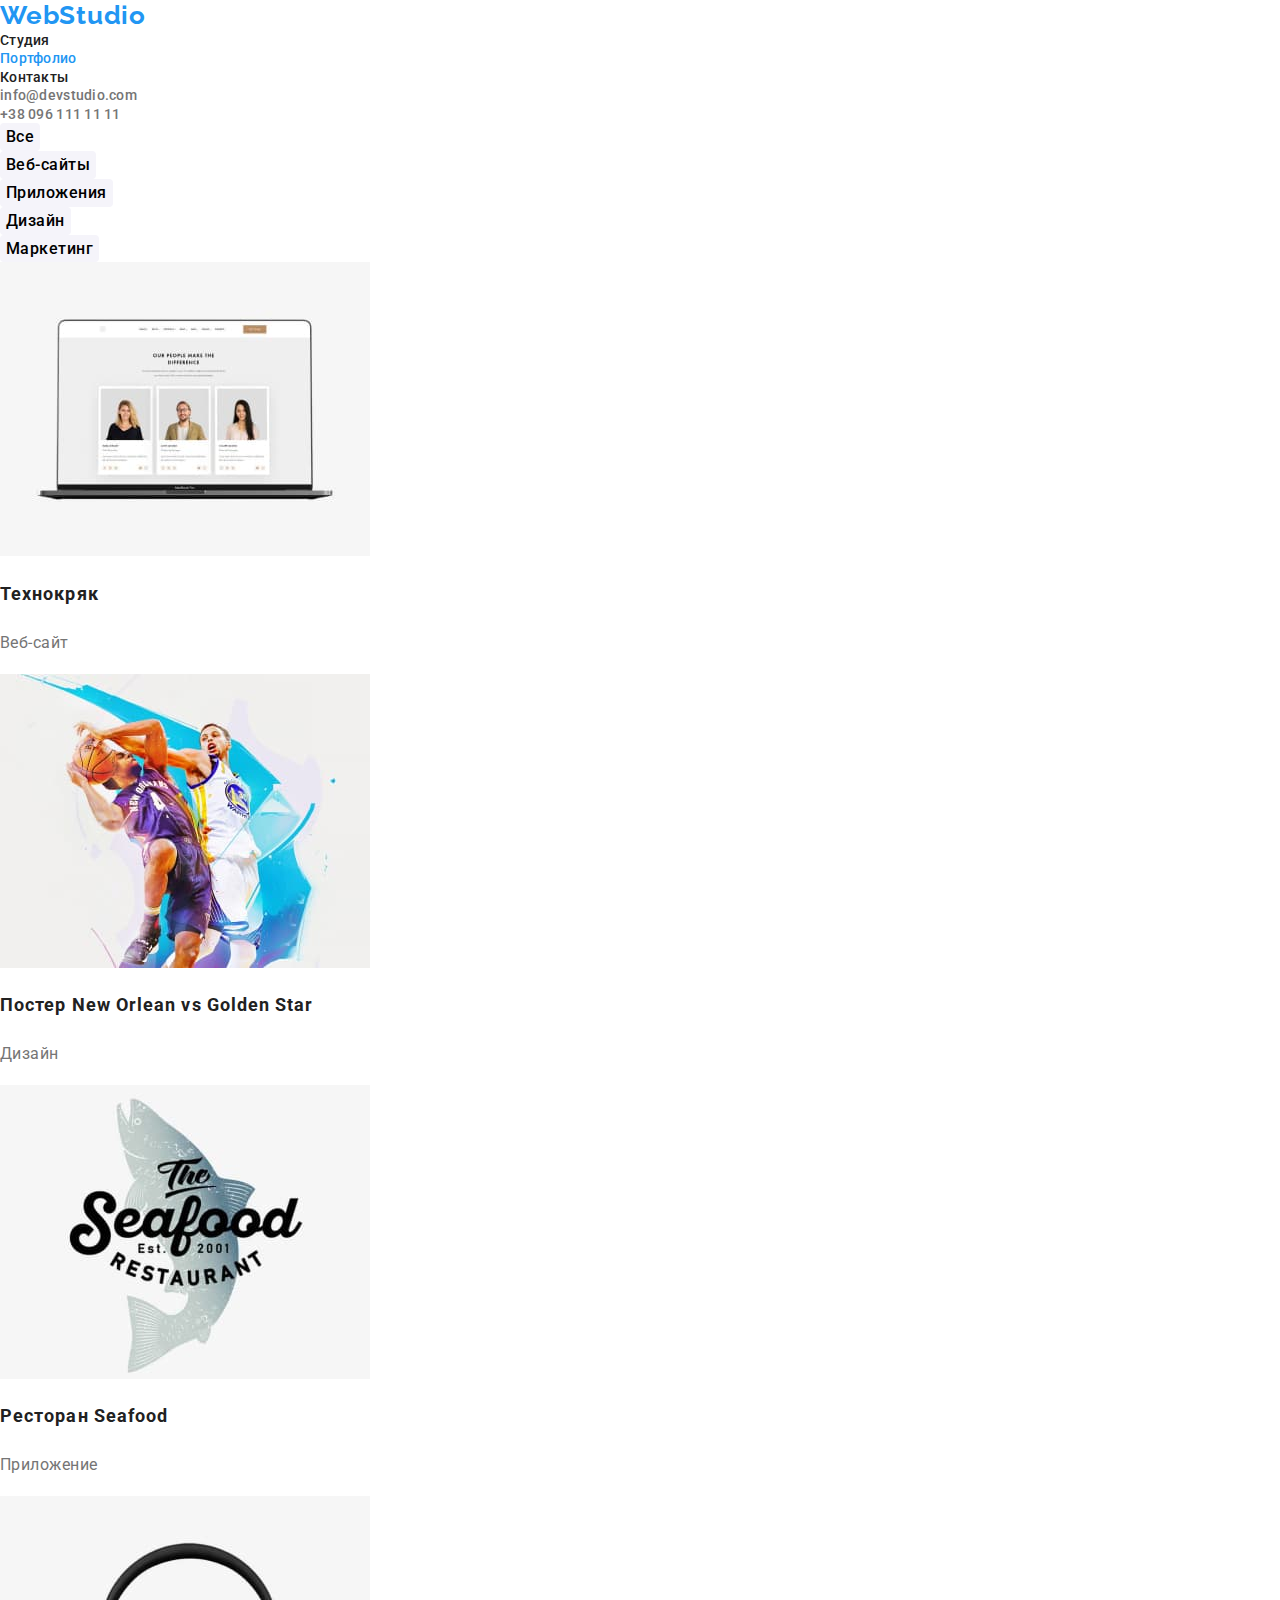
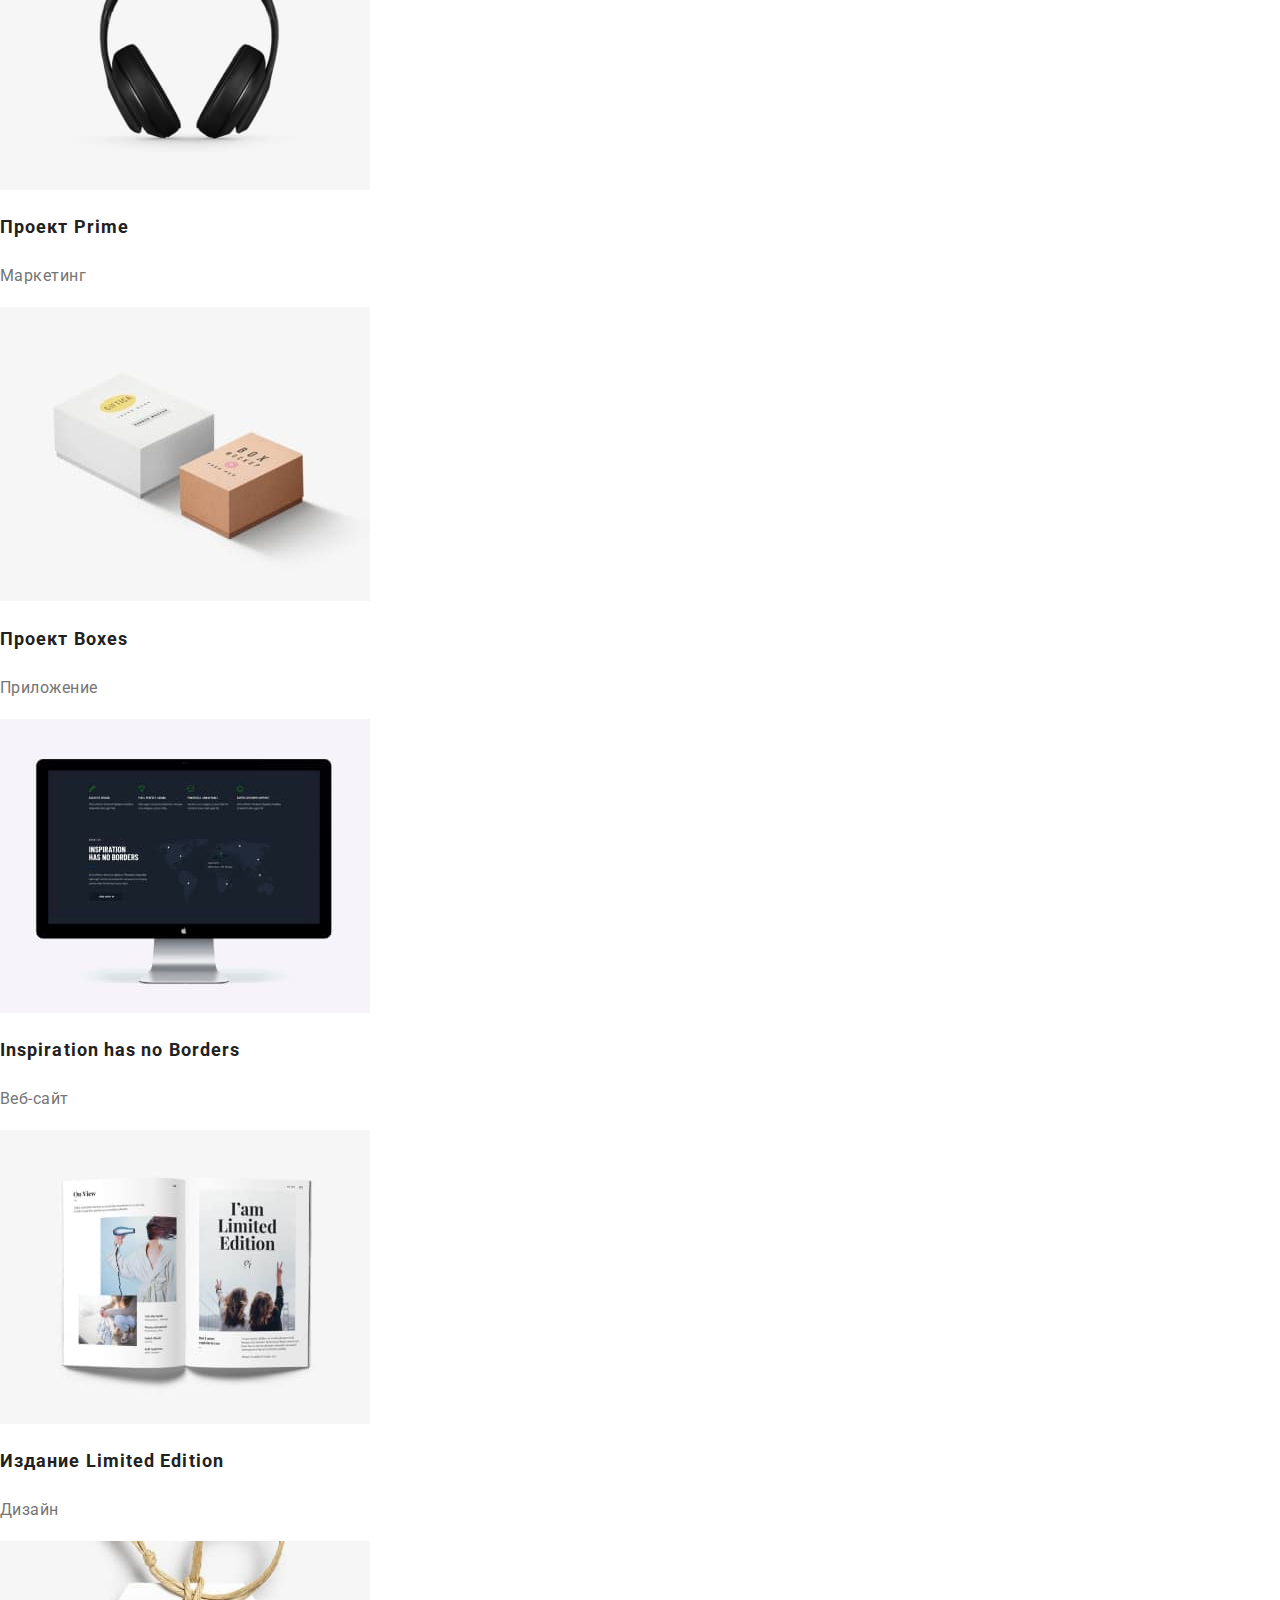
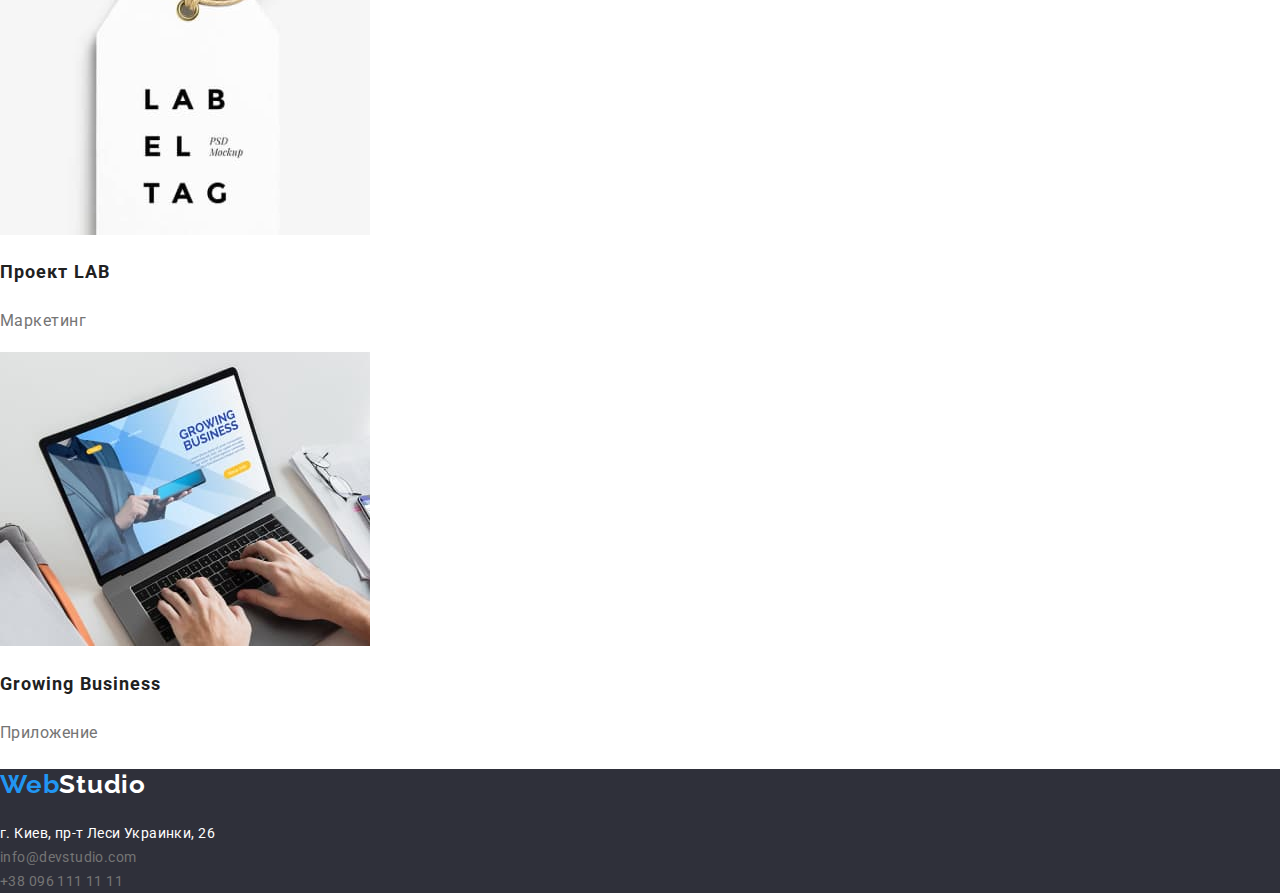
==== portfolio.html @ 10989d40 "Копія роботи з hw-02" ====
<!DOCTYPE html>
<html lang="en">
<head>
    <meta charset="UTF-8">
    <meta http-equiv="X-UA-Compatible" content="IE=edge">
    <meta name="viewport" content="width=device-width, initial-scale=1.0">
    <title>portfolio</title>
        <!-- Підключення стилів для нормалізації для всіх браузерів -->
    <link rel="stylesheet" href="https://cdnjs.cloudflare.com/ajax/libs/modern-normalize/1.1.0/modern-normalize.min.css">
        <!-- Підключення шрифтів -->
    <link rel="preconnect" href="https://fonts.googleapis.com">
    <link rel="preconnect" href="https://fonts.gstatic.com" crossorigin>
    <link href="https://fonts.googleapis.com/css2?family=Raleway:wght@700&family=Roboto:wght@400;500;700;900&display=swap"
        rel="stylesheet">
        <!-- Підключення стилів  -->
    <link rel="stylesheet" href="./css/style.css">
</head>
<body>

    <header>
        <a href="./index.html" class="logo"><span class="header-logo-decor">Web</span>Studio</a>
        <nav class="nav">
            <ul>
                <li><a href="./index.html" class="nav-link">Студия</a></li>
                <li><a href="./portfolio.html" class="nav-link nav-link-active">Портфолио</a></li>
                <li><a href="#" class="nav-link">Контакты</a></li>
            </ul>
        </nav>
        
        <ul class="contacts">
            <li><a href="mailto:info@devstudio.com" class="contacts-contact">info@devstudio.com</a></li>
            <li><a href="tel:+380961111111" class="contacts-contact">+38 096 111 11 11</a></li>
        </ul>
    </header>

<main>
    <section class="portfolio-content">
        <div class="buttons">
            <ul>
                <li><button type="button" class="buttons-button">Все</button></li>
                <li><button type="button" class="buttons-button">Веб-сайты</button></li>
                <li><button type="button" class="buttons-button">Приложения</button></li>
                <li><button type="button" class="buttons-button">Дизайн</button></li>
                <li><button type="button" class="buttons-button">Маркетинг</button></li>
            </ul>
        </div>
        
        <div class="exemples">
            <h1 class="none">Приклади робіт</h1>
            <ul>
                <li>
                    <img src="./images/portfolio/tehnocryk (1).jpg" alt="картинка ноутбука з розробленим сайтом" width="370">
                    <h2 class="exemples-title">Технокряк</h2>
                    <p class="exempel-type">Веб-сайт</p>
                </li>
        
                <li>
                    <img src="./images/portfolio/poster (1).jpg" alt="картинка гравців в баскетбол" width="370">
                    <h2 class="exemples-title">Постер New Orlean vs Golden Star</h2>
                    <p class="exempel-type">Дизайн</p>
                </li>
        
                <li>
                    <img src="./images/portfolio/restaurant (1).jpg" alt="зображення логотипу ресторану" width="370">
                    <h2 class="exemples-title">Ресторан Seafood</h2>
                    <p class="exempel-type">Приложение</p>
                </li>
                <li>
                    <img src="./images/portfolio/projec-prime (1).jpg" alt="зображення навушників" width="370">
                    <h2 class="exemples-title">Проект Prime</h2>
                    <p class="exempel-type">Маркетинг</p>
                </li>
                <li>
                    <img src="./images/portfolio/boxes (1).jpg" alt="зображення картонних коробок" width="370">
                    <h2 class="exemples-title">Проект Boxes</h2>
                    <p class="exempel-type">Приложение</p>
                </li>
                <li>
                    <img src="./images/portfolio/borders (1).jpg" alt="зображення монітору" width="370">
                    <h2 class="exemples-title">Inspiration has no Borders</h2>
                    <p class="exempel-type">Веб-сайт</p>
                </li>
                <li>
                    <img src="./images/portfolio/limited-idition (1).jpg" alt="зображення книги" width="370">
                    <h2 class="exemples-title">Издание Limited Edition</h2>
                    <p class="exempel-type">Дизайн</p>
                </li>
                <li>
                    <img src="./images/portfolio/lab (1).jpg" alt="зображення ярлика" width="370">
                    <h2 class="exemples-title">Проект LAB</h2>
                    <p class="exempel-type">Маркетинг</p>
                </li>
                <li>
                    <img src="./images/portfolio/growing-business (1).jpg" alt="зображення ноутбука з додатком" width="370">
                    <h2 class="exemples-title">Growing Business</h2>
                    <p class="exempel-type">Приложение</p>
                </li>
            </ul>
        
        </div>
    </section>
    
</main>

<footer>
<h2 class="footer-logo"><span class="footer-logo-decor">Web</span>Studio</h2>
    <address class="address">
        <ul>
            <li><a href="#" class="address-post">г. Киев, пр-т Леси Украинки, 26</a></li>
            <li><a href="mailto:info@devstudio.com" class="address-email">info@devstudio.com</a></li>
            <li><a href="tel:+380961111111" class="address-tel">+38 096 111 11 11</a></li>
        </ul>
    </address>
</footer>

</body>
</html>
---- css/style.css ----
/* Загальні налуштування для всієї сторінки */
:root {
  --text-color: #212121;
  --hover-color: #2196f3;
  --second-color: #757575;
  --background-color: #2f303a;
  --wait: #ffffff;
  --buttom-color: #f5f4fa;
}

ul {
  padding: 0;
  margin: 0px;
}

li {
  list-style-type: none;
}

body {
  font-family: Roboto;
  color: var(--text-color);
}

/* header */

.logo {
  text-decoration: none;
  font-family: Raleway;
  font-size: 26px;
  font-weight: 700;
  line-height: 1.19;
  letter-spacing: 0.03em;
  color: var(--text-color);
}

.header-logo-decor {
  color: var(--hover-color);
}

.logo:hover,
:focus {
  color: var(--hover-color);
}

.nav-link {
  text-decoration: none;
  font-weight: 500;
  font-size: 14px;
  line-height: 1.14;
  color: var(--text-color);
  letter-spacing: 0.02em;
}

.nav-link:hover,
:focus {
  color: var(--hover-color);
}

.nav-link-active {
  color: var(--hover-color);
}

.contacts-contact {
  text-decoration: none;
  font-weight: 500;
  font-size: 14px;
  line-height: 1.14;
  color: var(--second-color);
  letter-spacing: 0.02em;
}

.contacts-contact:hover {
  color: var(--hover-color);
}

.contacts-contact:focus {
  color: var(--hover-color);
}

/* section baner */
.baner-title {
  color: var(--wait);
  background-color: var(--background-color);
  font-weight: 900;
  font-size: 44px;
  line-height: 1.36;
  letter-spacing: 0.06em;
  text-transform: uppercase;
}

.baner {
  background-color: var(--background-color);
}

.baner-button {
  font-family: roboto;
  background-color: var(--hover-color);
  color: var(--wait);
  width: 200px;
  height: 50px;
  box-shadow: 0px 4px 4px rgba(0, 0, 0, 0.15);
  border-radius: 4px;
  cursor: pointer;
}

.baner-button:hover,
:focus {
  color: var(--second-color);
}

/* section skills */

/* ЗГОДОМ ТРЕБА ЗАМІНИТИ!!!! */
.none {
  display: none;
}

.skills-title {
  margin-bottom: 10px;
  font-weight: 700;
  font-size: 14px;
  line-height: 1.14;
  color: var(--text-color-color);
  letter-spacing: 0.03em;
  text-transform: uppercase;
}

.skills-text {
  margin-top: 0px;
  font-weight: normal;
  font-size: 14px;
  line-height: 1.71;
  letter-spacing: 0.03em;
  color: var(--second-color);
}

/* section what-we-do */
.what-we-do-title {
  font-weight: 700;
  font-size: 36px;
  line-height: 1.16;
  letter-spacing: 0.03em;
}

/* section we */
.we-title {
  font-weight: 700;
  font-size: 36px;
  line-height: 1.16;
  letter-spacing: 0.03em;
}

.we-img {
  margin-bottom: 30px;
}

.we-name {
  margin-top: 0;
  margin-bottom: 10px;
  font-weight: 500;
  font-size: 16px;
  line-height: 1.18;
  letter-spacing: 0.03em;
  color: var(--text-color);
}

.we-proffesion {
  margin-top: 0;
  font-size: 16px;
  line-height: 1.18;
  letter-spacing: 0.03em;
  color: var(--second-color);
}

/* footer для всіх сторінок*/
footer {
  background-color: var(--background-color);
}
.footer-logo {
  color: var(--wait);
  font-family: Raleway;
  font-weight: 700;
  font-size: 26px;
  line-height: 1.19;
  letter-spacing: 0.03em;
}

.footer-logo-decor {
  color: var(--hover-color);
}

.address-post {
  font-style: normal;
  text-decoration: none;
  font-size: 14px;
  line-height: 1.71;
  letter-spacing: 0.03em;
  color: var(--wait);
}

.address-email,
.address-tel {
  font-style: normal;
  text-decoration: none;
  font-weight: normal;
  font-size: 14px;
  line-height: 1.71;
  letter-spacing: 0.03em;
  color: var(--second-color);
}

.address-email:hover,
.address-tel:hover,
.address-post:hover {
  color: var(--hover-color);
}

.address-email:focus,
.address-tel:focus,
.address-post:focus {
  color: var(--hover-color);
}

/* СТОРІНКА PORTFOLIO */

/* section buttons */
.buttons-button {
  border: 0;
  background-color: var(--buttom-color);
  border-radius: 4px;
  cursor: pointer;
  font-weight: 500;
  font-size: 16px;
  line-height: 1.62;
  letter-spacing: 0.03em;
}

.buttons-button:hover,
:focus {
  background-color: var(--hover-color);
  color: var(--wait);
}

/* section exemples*/
.exemples-title {
  font-weight: 700;
  font-size: 18px;
  line-height: 2;
  letter-spacing: 0.06em;
  color: var(--text-color);
}

.exempel-type {
  font-size: 16px;
  line-height: 1.87;
  letter-spacing: 0.03em;
  color: var(--second-color);
}
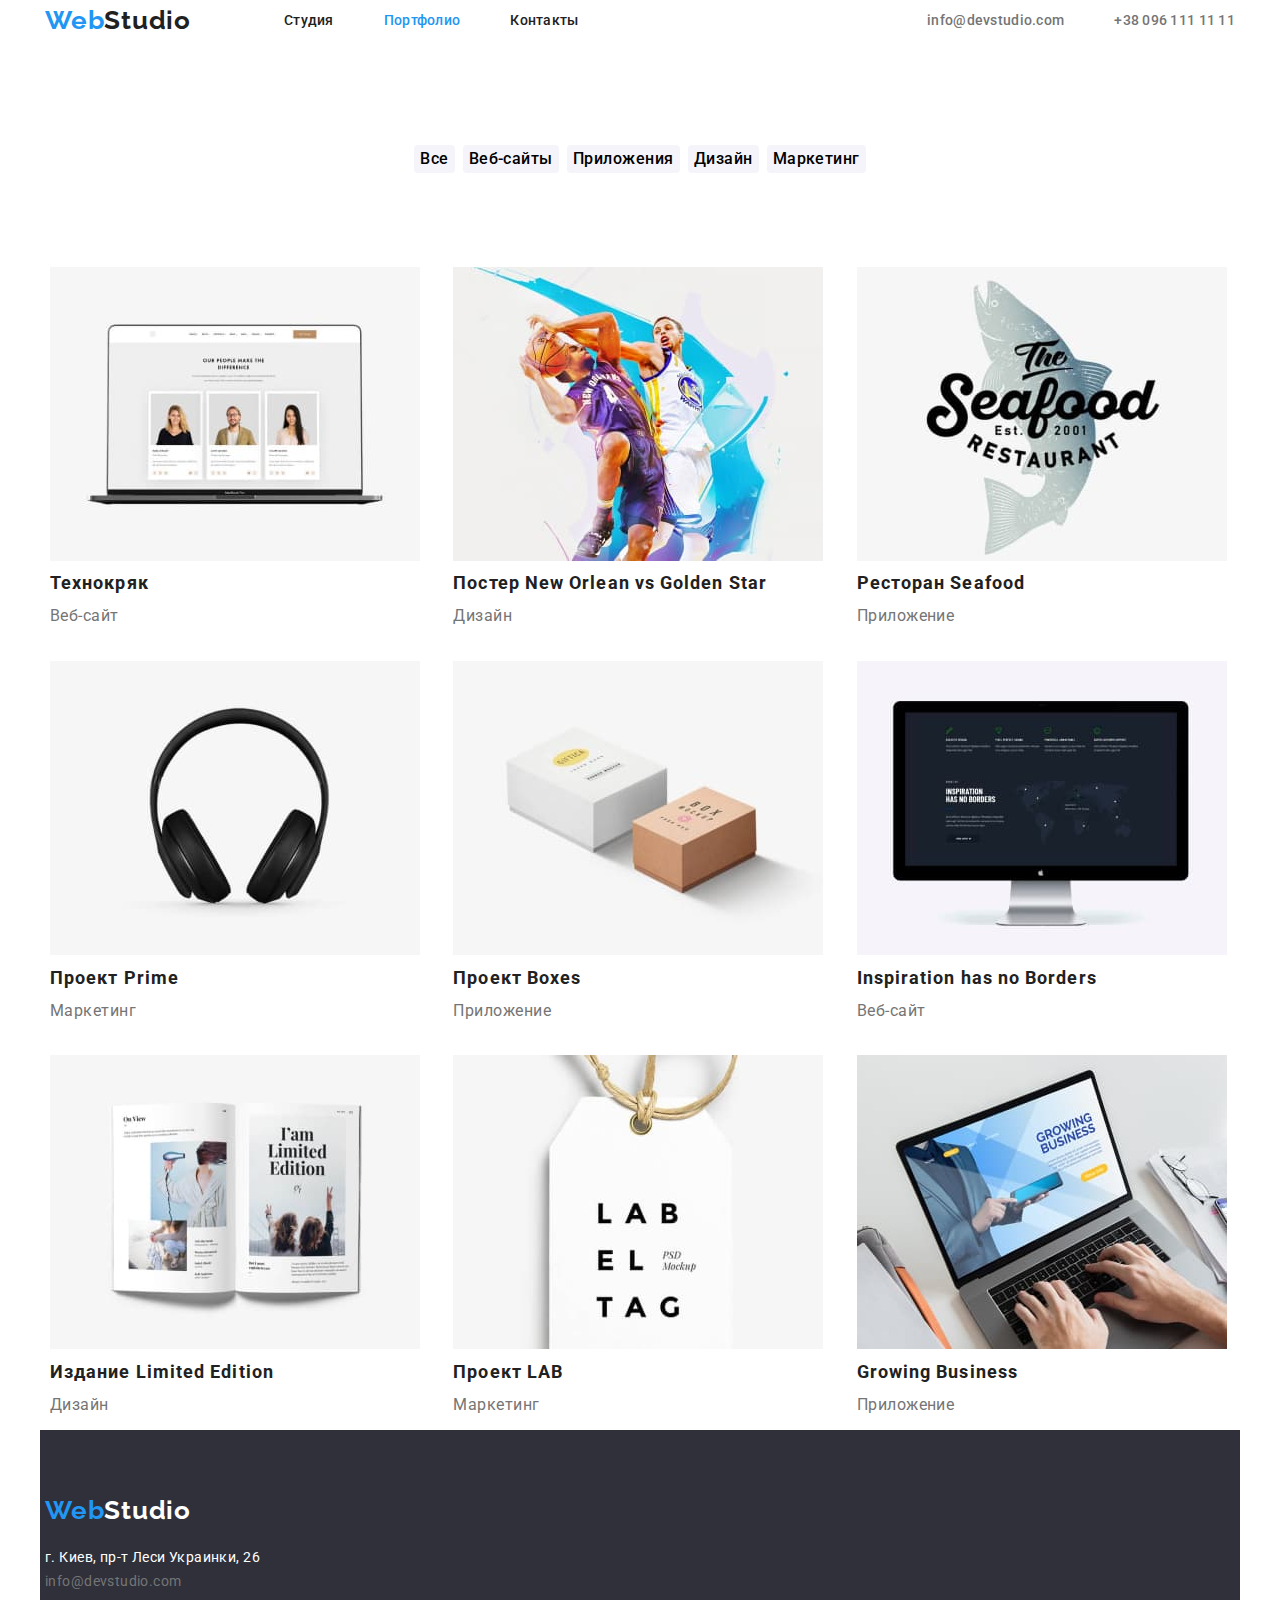
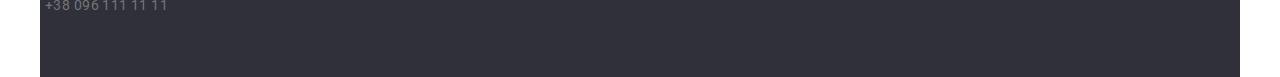
==== commit 9fecfacc: "Блочна модель" ====
--- a/portfolio.html
+++ b/portfolio.html
@@ -15,103 +15,118 @@
         <!-- Підключення стилів  -->
     <link rel="stylesheet" href="./css/style.css">
 </head>
-<body>
+    <body>
 
-    <header>
-        <a href="./index.html" class="logo"><span class="header-logo-decor">Web</span>Studio</a>
-        <nav class="nav">
-            <ul>
-                <li><a href="./index.html" class="nav-link">Студия</a></li>
-                <li><a href="./portfolio.html" class="nav-link nav-link-active">Портфолио</a></li>
-                <li><a href="#" class="nav-link">Контакты</a></li>
-            </ul>
-        </nav>
+        <header>
+            <div class="conteiner-nav conteiner">
         
-        <ul class="contacts">
-            <li><a href="mailto:info@devstudio.com" class="contacts-contact">info@devstudio.com</a></li>
-            <li><a href="tel:+380961111111" class="contacts-contact">+38 096 111 11 11</a></li>
-        </ul>
-    </header>
+                <a href="./index.html" class="logo"><span class="header-logo-decor">Web</span>Studio</a>
+        
+                <nav class="nav">
+                    <ul class="nav-list">
+                        <li class="nav-list-item"><a href="./index.html" class="nav-link">Студия</a></li>
+                        <li class="nav-list-item"><a href="./portfolio.html" class="nav-link nav-link-active">Портфолио</a></li>
+                        <li class="nav-list-item"><a href="#" class="nav-link">Контакты</a></li>
+                    </ul>
+                </nav>
+        
+                <ul class="contacts">
+                    <li class="item"><a href="mailto:info@devstudio.com" class="contacts-contact">info@devstudio.com</a></li>
+                    <li class="item"><a href="tel:+380961111111" class="contacts-contact">+38 096 111 11 11</a></li>
+                </ul>
+        
+            </div>
+        </header>
 
-<main>
-    <section class="portfolio-content">
-        <div class="buttons">
-            <ul>
-                <li><button type="button" class="buttons-button">Все</button></li>
-                <li><button type="button" class="buttons-button">Веб-сайты</button></li>
-                <li><button type="button" class="buttons-button">Приложения</button></li>
-                <li><button type="button" class="buttons-button">Дизайн</button></li>
-                <li><button type="button" class="buttons-button">Маркетинг</button></li>
-            </ul>
-        </div>
+        <main class="conteiner">
+        <section class="portfolio-content conteiner">
+            <div class="buttons">
+                <ul class="buttons-list">
+                    <li class="button-item"><button type="button" class="buttons-button">Все</button></li>
+                    <li class="button-item"><button type="button" class="buttons-button">Веб-сайты</button></li>
+                    <li class="button-item"><button type="button" class="buttons-button">Приложения</button></li>
+                    <li class="button-item"><button type="button" class="buttons-button">Дизайн</button></li>
+                    <li class="button-item"><button type="button" class="buttons-button">Маркетинг</button></li>
+                </ul>
+            </div>
+            
+            <div class="exemples">
+                <h1 class="none">Приклади робіт</h1>
+                <ul class="exemples-list">
+                    
+                    <li class="exemples-item">
+                        <img src="./images/portfolio/tehnocryk (1).jpg" alt="картинка ноутбука з розробленим сайтом" width="370">
+                        <h2 class="exemples-title">Технокряк</h2>
+                        <p class="exempel-type">Веб-сайт</p>
+                    </li>
+            
+                    <li class="exemples-item">
+                        <img src="./images/portfolio/poster (1).jpg" alt="картинка гравців в баскетбол" width="370">
+                        <h2 class="exemples-title">Постер New Orlean vs Golden Star</h2>
+                        <p class="exempel-type">Дизайн</p>
+                    </li>
+            
+                    <li class="exemples-item">
+                        <img src="./images/portfolio/restaurant (1).jpg" alt="зображення логотипу ресторану" width="370">
+                        <h2 class="exemples-title">Ресторан Seafood</h2>
+                        <p class="exempel-type">Приложение</p>
+                    </li>
+
+                    <li class="exemples-item">
+                        <img src="./images/portfolio/projec-prime (1).jpg" alt="зображення навушників" width="370">
+                        <h2 class="exemples-title">Проект Prime</h2>
+                        <p class="exempel-type">Маркетинг</p>
+                    </li>
+
+                    <li class="exemples-item">
+                        <img src="./images/portfolio/boxes (1).jpg" alt="зображення картонних коробок" width="370">
+                        <h2 class="exemples-title">Проект Boxes</h2>
+                        <p class="exempel-type">Приложение</p>
+                    </li>
+                    
+                    <li class="exemples-item">
+                        <img src="./images/portfolio/borders (1).jpg" alt="зображення монітору" width="370">
+                        <h2 class="exemples-title">Inspiration has no Borders</h2>
+                        <p class="exempel-type">Веб-сайт</p>
+                    </li>
+
+                    <li class="exemples-item">
+                        <img src="./images/portfolio/limited-idition (1).jpg" alt="зображення книги" width="370">
+                        <h2 class="exemples-title">Издание Limited Edition</h2>
+                        <p class="exempel-type">Дизайн</p>
+                    </li>
+
+                    <li class="exemples-item">
+                        <img src="./images/portfolio/lab (1).jpg" alt="зображення ярлика" width="370">
+                        <h2 class="exemples-title">Проект LAB</h2>
+                        <p class="exempel-type">Маркетинг</p>
+                    </li>
+
+                    <li class="exemples-item">
+                        <img src="./images/portfolio/growing-business (1).jpg" alt="зображення ноутбука з додатком" width="370">
+                        <h2 class="exemples-title">Growing Business</h2>
+                        <p class="exempel-type">Приложение</p>
+                    </li>
+
+                </ul>
+            
+            </div>
+        </section>
         
-        <div class="exemples">
-            <h1 class="none">Приклади робіт</h1>
-            <ul>
-                <li>
-                    <img src="./images/portfolio/tehnocryk (1).jpg" alt="картинка ноутбука з розробленим сайтом" width="370">
-                    <h2 class="exemples-title">Технокряк</h2>
-                    <p class="exempel-type">Веб-сайт</p>
-                </li>
-        
-                <li>
-                    <img src="./images/portfolio/poster (1).jpg" alt="картинка гравців в баскетбол" width="370">
-                    <h2 class="exemples-title">Постер New Orlean vs Golden Star</h2>
-                    <p class="exempel-type">Дизайн</p>
-                </li>
-        
-                <li>
-                    <img src="./images/portfolio/restaurant (1).jpg" alt="зображення логотипу ресторану" width="370">
-                    <h2 class="exemples-title">Ресторан Seafood</h2>
-                    <p class="exempel-type">Приложение</p>
-                </li>
-                <li>
-                    <img src="./images/portfolio/projec-prime (1).jpg" alt="зображення навушників" width="370">
-                    <h2 class="exemples-title">Проект Prime</h2>
-                    <p class="exempel-type">Маркетинг</p>
-                </li>
-                <li>
-                    <img src="./images/portfolio/boxes (1).jpg" alt="зображення картонних коробок" width="370">
-                    <h2 class="exemples-title">Проект Boxes</h2>
-                    <p class="exempel-type">Приложение</p>
-                </li>
-                <li>
-                    <img src="./images/portfolio/borders (1).jpg" alt="зображення монітору" width="370">
-                    <h2 class="exemples-title">Inspiration has no Borders</h2>
-                    <p class="exempel-type">Веб-сайт</p>
-                </li>
-                <li>
-                    <img src="./images/portfolio/limited-idition (1).jpg" alt="зображення книги" width="370">
-                    <h2 class="exemples-title">Издание Limited Edition</h2>
-                    <p class="exempel-type">Дизайн</p>
-                </li>
-                <li>
-                    <img src="./images/portfolio/lab (1).jpg" alt="зображення ярлика" width="370">
-                    <h2 class="exemples-title">Проект LAB</h2>
-                    <p class="exempel-type">Маркетинг</p>
-                </li>
-                <li>
-                    <img src="./images/portfolio/growing-business (1).jpg" alt="зображення ноутбука з додатком" width="370">
-                    <h2 class="exemples-title">Growing Business</h2>
-                    <p class="exempel-type">Приложение</p>
-                </li>
-            </ul>
-        
-        </div>
-    </section>
-    
-</main>
+        </main>
 
-<footer>
-<h2 class="footer-logo"><span class="footer-logo-decor">Web</span>Studio</h2>
-    <address class="address">
-        <ul>
-            <li><a href="#" class="address-post">г. Киев, пр-т Леси Украинки, 26</a></li>
-            <li><a href="mailto:info@devstudio.com" class="address-email">info@devstudio.com</a></li>
-            <li><a href="tel:+380961111111" class="address-tel">+38 096 111 11 11</a></li>
-        </ul>
-    </address>
-</footer>
+        <footer>
+            <div class="footer conteiner">
+                <h2 class="footer-logo"><span class="footer-logo-decor">Web</span>Studio</h2>
+                <address class="address">
+                    <ul>
+                        <li><a href="#" class="address-post">г. Киев, пр-т Леси Украинки, 26</a></li>
+                        <li><a href="mailto:info@devstudio.com" class="address-email">info@devstudio.com</a></li>
+                        <li><a href="tel:+380961111111" class="address-tel">+38 096 111 11 11</a></li>
+                    </ul>
+                </address>
+            </div>
+        </footer>
 
-</body>
+    </body>
 </html>--- a/css/style.css
+++ b/css/style.css
@@ -18,19 +18,42 @@
 }
 
 body {
-  font-family: Roboto;
-  color: var(--text-color);
+  font-family: "Roboto";
+  color: var(--text-color);
+}
+
+h1,
+h2,
+h2,
+p,
+ul,
+a {
+  margin: 0;
+  padding: 0;
+}
+
+.conteiner {
+  max-width: 1200px;
+  padding: 5px;
+  margin-left: auto;
+  margin-right: auto;
 }
 
 /* header */
 
+.conteiner-nav {
+  display: flex;
+  align-items: center;
+}
+
 .logo {
   text-decoration: none;
-  font-family: Raleway;
+  font-family: "Raleway";
   font-size: 26px;
   font-weight: 700;
   line-height: 1.19;
   letter-spacing: 0.03em;
+
   color: var(--text-color);
 }
 
@@ -43,17 +66,27 @@
   color: var(--hover-color);
 }
 
+.nav-list {
+  display: flex;
+  margin-left: 93px;
+}
+
+.nav-list-item + .nav-list-item {
+  margin-left: 50px;
+}
+
 .nav-link {
   text-decoration: none;
   font-weight: 500;
   font-size: 14px;
   line-height: 1.14;
-  color: var(--text-color);
   letter-spacing: 0.02em;
+  color: var(--text-color);
 }
 
 .nav-link:hover,
 :focus {
+  /* background-color: var(--hover-color); */
   color: var(--hover-color);
 }
 
@@ -61,6 +94,15 @@
   color: var(--hover-color);
 }
 
+.contacts {
+  display: flex;
+  margin-left: auto;
+}
+
+.contacts .item + .item {
+  margin-left: 50px;
+}
+
 .contacts-contact {
   text-decoration: none;
   font-weight: 500;
@@ -70,16 +112,27 @@
   letter-spacing: 0.02em;
 }
 
-.contacts-contact:hover {
-  color: var(--hover-color);
-}
-
-.contacts-contact:focus {
+.contacts-contact:hover,
+:focus {
   color: var(--hover-color);
 }
 
 /* section baner */
+
+.baner {
+  background-color: var(--background-color);
+  text-align: center;
+}
+
+.baner-conteiner {
+  justify-content: center;
+  padding-top: 200px;
+  padding-bottom: 280px;
+}
+
 .baner-title {
+  margin-bottom: 30px;
+
   color: var(--wait);
   background-color: var(--background-color);
   font-weight: 900;
@@ -89,16 +142,14 @@
   text-transform: uppercase;
 }
 
-.baner {
-  background-color: var(--background-color);
-}
-
 .baner-button {
+  width: 200px;
+  height: 50px;
+
   font-family: roboto;
   background-color: var(--hover-color);
   color: var(--wait);
-  width: 200px;
-  height: 50px;
+
   box-shadow: 0px 4px 4px rgba(0, 0, 0, 0.15);
   border-radius: 4px;
   cursor: pointer;
@@ -116,6 +167,18 @@
   display: none;
 }
 
+.skills-list {
+  display: flex;
+  padding-top: 94px;
+  padding-bottom: 94px;
+
+  justify-content: center;
+}
+
+.skills-item + .skills-item {
+  margin-left: 30px;
+}
+
 .skills-title {
   margin-bottom: 10px;
   font-weight: 700;
@@ -136,7 +199,22 @@
 }
 
 /* section what-we-do */
+.what-we-do {
+  padding-bottom: 94px;
+}
+
+.what-we-do-list {
+  display: flex;
+}
+
+.what-we-do-img + .what-we-do-img {
+  margin-left: 30px;
+}
+
 .what-we-do-title {
+  text-align: center;
+  margin-bottom: 50px;
+
   font-weight: 700;
   font-size: 36px;
   line-height: 1.16;
@@ -144,14 +222,28 @@
 }
 
 /* section we */
+
 .we-title {
   font-weight: 700;
   font-size: 36px;
   line-height: 1.16;
   letter-spacing: 0.03em;
+  text-align: center;
+
+  margin-bottom: 50px;
+}
+
+.we-list {
+  display: flex;
+  padding-bottom: 94px;
+}
+
+.we-list-item + .we-list-item {
+  margin-left: 30px;
 }
 
 .we-img {
+  width: 270px;
   margin-bottom: 30px;
 }
 
@@ -174,8 +266,9 @@
 }
 
 /* footer для всіх сторінок*/
-footer {
+.footer {
   background-color: var(--background-color);
+  padding-bottom: 60px;
 }
 .footer-logo {
   color: var(--wait);
@@ -184,6 +277,9 @@
   font-size: 26px;
   line-height: 1.19;
   letter-spacing: 0.03em;
+
+  margin-top: 60px;
+  margin-bottom: 20px;
 }
 
 .footer-logo-decor {
@@ -211,20 +307,18 @@
 }
 
 .address-email:hover,
+:focus,
 .address-tel:hover,
-.address-post:hover {
-  color: var(--hover-color);
-}
-
-.address-email:focus,
-.address-tel:focus,
-.address-post:focus {
+:focus,
+.address-post:hover,
+:focus {
   color: var(--hover-color);
 }
 
 /* СТОРІНКА PORTFOLIO */
 
 /* section buttons */
+
 .buttons-button {
   border: 0;
   background-color: var(--buttom-color);
@@ -242,6 +336,17 @@
   color: var(--wait);
 }
 
+.buttons-list {
+  display: flex;
+  justify-content: center;
+  padding-top: 94px;
+  padding-bottom: 94px;
+}
+
+.button-item + .button-item {
+  margin-left: 8px;
+}
+
 /* section exemples*/
 .exemples-title {
   font-weight: 700;
@@ -251,9 +356,24 @@
   color: var(--text-color);
 }
 
+.exemples-list {
+  display: flex;
+  flex-wrap: wrap;
+  margin-left: -30px;
+  margin-top: -30px;
+  list-style: none;
+  padding: 0;
+}
+
 .exempel-type {
   font-size: 16px;
   line-height: 1.87;
   letter-spacing: 0.03em;
   color: var(--second-color);
 }
+
+.exemples-item {
+  margin-left: 30px;
+  margin-top: 30px;
+  flex-basis: calc((100% - 90px) / 3);
+}
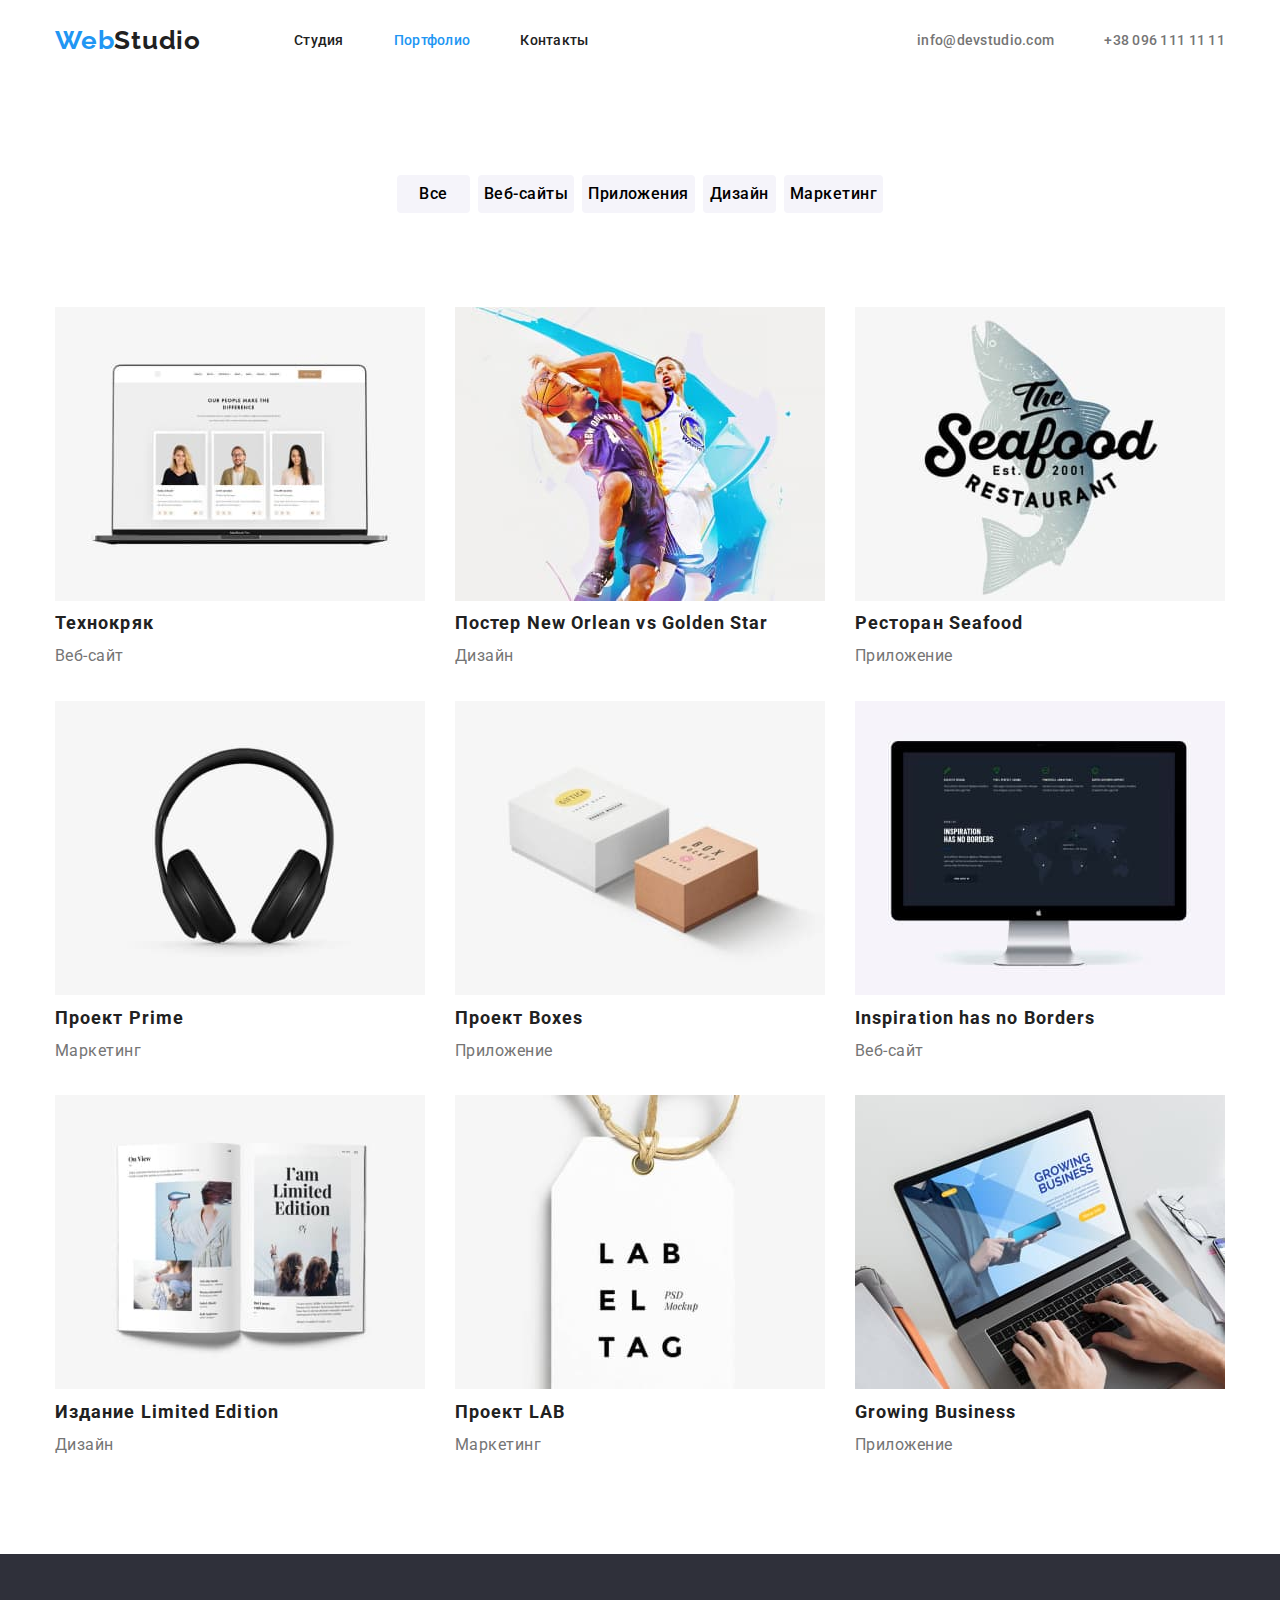
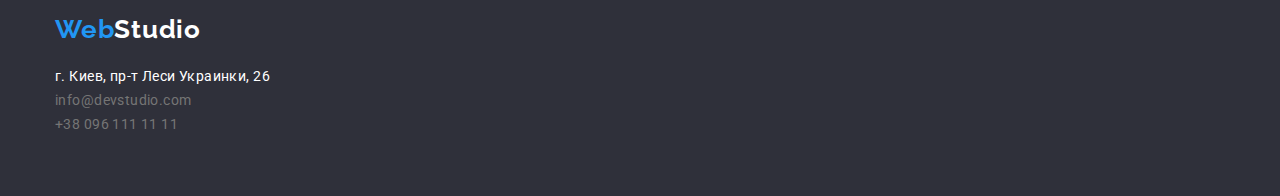
==== commit 710912ba: "Виправлення зауважень" ====
--- a/portfolio.html
+++ b/portfolio.html
@@ -17,115 +17,122 @@
 </head>
     <body>
 
-        <header>
-            <div class="conteiner-nav conteiner">
-        
-                <a href="./index.html" class="logo"><span class="header-logo-decor">Web</span>Studio</a>
-        
-                <nav class="nav">
-                    <ul class="nav-list">
-                        <li class="nav-list-item"><a href="./index.html" class="nav-link">Студия</a></li>
-                        <li class="nav-list-item"><a href="./portfolio.html" class="nav-link nav-link-active">Портфолио</a></li>
-                        <li class="nav-list-item"><a href="#" class="nav-link">Контакты</a></li>
+        <header class="header">
+           <div class="container">
+                <div class="nav">
+                
+                    <a href="./index.html" class="logo"><span class="header-logo-decor">Web</span>Studio</a>
+                
+                    <nav class="nav">
+                        <ul class="nav-list">
+                            <li class="nav-list-item"><a href="./index.html" class="nav-link">Студия</a></li>
+                            <li class="nav-list-item"><a href="./portfolio.html" class="nav-link nav-link-active">Портфолио</a></li>
+                            <li class="nav-list-item"><a href="#" class="nav-link">Контакты</a></li>
+                        </ul>
+                    </nav>
+                
+                    <ul class="contacts">
+                        <li class="item"><a href="mailto:info@devstudio.com" class="contacts-contact">info@devstudio.com</a></li>
+                        <li class="item"><a href="tel:+380961111111" class="contacts-contact">+38 096 111 11 11</a></li>
                     </ul>
-                </nav>
-        
-                <ul class="contacts">
-                    <li class="item"><a href="mailto:info@devstudio.com" class="contacts-contact">info@devstudio.com</a></li>
-                    <li class="item"><a href="tel:+380961111111" class="contacts-contact">+38 096 111 11 11</a></li>
-                </ul>
-        
-            </div>
+                
+                </div>
+           </div>
         </header>
 
-        <main class="conteiner">
-        <section class="portfolio-content conteiner">
-            <div class="buttons">
-                <ul class="buttons-list">
-                    <li class="button-item"><button type="button" class="buttons-button">Все</button></li>
-                    <li class="button-item"><button type="button" class="buttons-button">Веб-сайты</button></li>
-                    <li class="button-item"><button type="button" class="buttons-button">Приложения</button></li>
-                    <li class="button-item"><button type="button" class="buttons-button">Дизайн</button></li>
-                    <li class="button-item"><button type="button" class="buttons-button">Маркетинг</button></li>
-                </ul>
-            </div>
+        <main>
+       <div class="container">
+            <section class="portfolio-content section">
+                <div class="buttons">
+                    <ul class="buttons-list">
+                        <li class="button-item"><button type="button" class="buttons-button">Все</button></li>
+                        <li class="button-item"><button type="button" class="buttons-button">Веб-сайты</button></li>
+                        <li class="button-item"><button type="button" class="buttons-button">Приложения</button></li>
+                        <li class="button-item"><button type="button" class="buttons-button">Дизайн</button></li>
+                        <li class="button-item"><button type="button" class="buttons-button">Маркетинг</button></li>
+                    </ul>
+                </div>
             
-            <div class="exemples">
-                <h1 class="none">Приклади робіт</h1>
-                <ul class="exemples-list">
-                    
-                    <li class="exemples-item">
-                        <img src="./images/portfolio/tehnocryk (1).jpg" alt="картинка ноутбука з розробленим сайтом" width="370">
-                        <h2 class="exemples-title">Технокряк</h2>
-                        <p class="exempel-type">Веб-сайт</p>
-                    </li>
+                <div class="exemples">
+                    <h1 class="none">Приклади робіт</h1>
+                    <ul class="exemples-list">
             
-                    <li class="exemples-item">
-                        <img src="./images/portfolio/poster (1).jpg" alt="картинка гравців в баскетбол" width="370">
-                        <h2 class="exemples-title">Постер New Orlean vs Golden Star</h2>
-                        <p class="exempel-type">Дизайн</p>
-                    </li>
+                        <li class="exemples-item">
+                            <img src="./images/portfolio/tehnocryk (1).jpg" alt="картинка ноутбука з розробленим сайтом"
+                                width="370">
+                            <h2 class="exemples-title">Технокряк</h2>
+                            <p class="exempel-type">Веб-сайт</p>
+                        </li>
             
-                    <li class="exemples-item">
-                        <img src="./images/portfolio/restaurant (1).jpg" alt="зображення логотипу ресторану" width="370">
-                        <h2 class="exemples-title">Ресторан Seafood</h2>
-                        <p class="exempel-type">Приложение</p>
-                    </li>
-
-                    <li class="exemples-item">
-                        <img src="./images/portfolio/projec-prime (1).jpg" alt="зображення навушників" width="370">
-                        <h2 class="exemples-title">Проект Prime</h2>
-                        <p class="exempel-type">Маркетинг</p>
-                    </li>
-
-                    <li class="exemples-item">
-                        <img src="./images/portfolio/boxes (1).jpg" alt="зображення картонних коробок" width="370">
-                        <h2 class="exemples-title">Проект Boxes</h2>
-                        <p class="exempel-type">Приложение</p>
-                    </li>
-                    
-                    <li class="exemples-item">
-                        <img src="./images/portfolio/borders (1).jpg" alt="зображення монітору" width="370">
-                        <h2 class="exemples-title">Inspiration has no Borders</h2>
-                        <p class="exempel-type">Веб-сайт</p>
-                    </li>
-
-                    <li class="exemples-item">
-                        <img src="./images/portfolio/limited-idition (1).jpg" alt="зображення книги" width="370">
-                        <h2 class="exemples-title">Издание Limited Edition</h2>
-                        <p class="exempel-type">Дизайн</p>
-                    </li>
-
-                    <li class="exemples-item">
-                        <img src="./images/portfolio/lab (1).jpg" alt="зображення ярлика" width="370">
-                        <h2 class="exemples-title">Проект LAB</h2>
-                        <p class="exempel-type">Маркетинг</p>
-                    </li>
-
-                    <li class="exemples-item">
-                        <img src="./images/portfolio/growing-business (1).jpg" alt="зображення ноутбука з додатком" width="370">
-                        <h2 class="exemples-title">Growing Business</h2>
-                        <p class="exempel-type">Приложение</p>
-                    </li>
-
-                </ul>
+                        <li class="exemples-item">
+                            <img src="./images/portfolio/poster (1).jpg" alt="картинка гравців в баскетбол" width="370">
+                            <h2 class="exemples-title">Постер New Orlean vs Golden Star</h2>
+                            <p class="exempel-type">Дизайн</p>
+                        </li>
             
-            </div>
-        </section>
+                        <li class="exemples-item">
+                            <img src="./images/portfolio/restaurant (1).jpg" alt="зображення логотипу ресторану" width="370">
+                            <h2 class="exemples-title">Ресторан Seafood</h2>
+                            <p class="exempel-type">Приложение</p>
+                        </li>
+            
+                        <li class="exemples-item">
+                            <img src="./images/portfolio/projec-prime (1).jpg" alt="зображення навушників" width="370">
+                            <h2 class="exemples-title">Проект Prime</h2>
+                            <p class="exempel-type">Маркетинг</p>
+                        </li>
+            
+                        <li class="exemples-item">
+                            <img src="./images/portfolio/boxes (1).jpg" alt="зображення картонних коробок" width="370">
+                            <h2 class="exemples-title">Проект Boxes</h2>
+                            <p class="exempel-type">Приложение</p>
+                        </li>
+            
+                        <li class="exemples-item">
+                            <img src="./images/portfolio/borders (1).jpg" alt="зображення монітору" width="370">
+                            <h2 class="exemples-title">Inspiration has no Borders</h2>
+                            <p class="exempel-type">Веб-сайт</p>
+                        </li>
+            
+                        <li class="exemples-item">
+                            <img src="./images/portfolio/limited-idition (1).jpg" alt="зображення книги" width="370">
+                            <h2 class="exemples-title">Издание Limited Edition</h2>
+                            <p class="exempel-type">Дизайн</p>
+                        </li>
+            
+                        <li class="exemples-item">
+                            <img src="./images/portfolio/lab (1).jpg" alt="зображення ярлика" width="370">
+                            <h2 class="exemples-title">Проект LAB</h2>
+                            <p class="exempel-type">Маркетинг</p>
+                        </li>
+            
+                        <li class="exemples-item">
+                            <img src="./images/portfolio/growing-business (1).jpg" alt="зображення ноутбука з додатком" width="370">
+                            <h2 class="exemples-title">Growing Business</h2>
+                            <p class="exempel-type">Приложение</p>
+                        </li>
+            
+                    </ul>
+            
+                </div>
+            </section>
+       </div>
         
         </main>
 
-        <footer>
-            <div class="footer conteiner">
-                <h2 class="footer-logo"><span class="footer-logo-decor">Web</span>Studio</h2>
+        <footer class="footer">
+        
+            <div class="container">
+                <a href="./index.html" class="footer-logo"><span class="footer-logo-decor">Web</span>Studio</a>
                 <address class="address">
-                    <ul>
+                    <ul class="footer-adress-list">
                         <li><a href="#" class="address-post">г. Киев, пр-т Леси Украинки, 26</a></li>
                         <li><a href="mailto:info@devstudio.com" class="address-email">info@devstudio.com</a></li>
                         <li><a href="tel:+380961111111" class="address-tel">+38 096 111 11 11</a></li>
                     </ul>
                 </address>
             </div>
+        
         </footer>
 
     </body>
--- a/css/style.css
+++ b/css/style.css
@@ -32,16 +32,27 @@
   padding: 0;
 }
 
-.conteiner {
+.container {
   max-width: 1200px;
-  padding: 5px;
+  padding: 0 15px;
   margin-left: auto;
   margin-right: auto;
 }
 
+.section {
+  padding-top: 94px;
+  padding-bottom: 94px;
+  border: ;
+}
+
 /* header */
 
-.conteiner-nav {
+.header {
+  padding-top: 25px;
+  padding-bottom: 25px;
+}
+
+.nav {
   display: flex;
   align-items: center;
 }
@@ -61,9 +72,13 @@
   color: var(--hover-color);
 }
 
-.logo:hover,
-:focus {
-  color: var(--hover-color);
+.logo:hover {
+  color: var(--hover-color);
+}
+
+.logo:focus {
+  color: var(--hover-color);
+  background-color: var(--wait);
 }
 
 .nav-list {
@@ -86,8 +101,8 @@
 
 .nav-link:hover,
 :focus {
-  /* background-color: var(--hover-color); */
-  color: var(--hover-color);
+   color: var(--hover-color);
+    background-color: var(--wait);
 }
 
 .nav-link-active {
@@ -122,12 +137,12 @@
 .baner {
   background-color: var(--background-color);
   text-align: center;
-}
-
-.baner-conteiner {
+  padding-top: 200px;
+  padding-bottom: 200px;
+}
+
+.baner-container {
   justify-content: center;
-  padding-top: 200px;
-  padding-bottom: 280px;
 }
 
 .baner-title {
@@ -164,14 +179,18 @@
 
 /* ЗГОДОМ ТРЕБА ЗАМІНИТИ!!!! */
 .none {
-  display: none;
+  display:position: absolute;
+  width: 1px;
+  height: 1px;
+  margin: -1px;
+  padding: 0;
+  overflow: hidden;
+  border: 0;
+  clip: rect(0 0 0 0);
 }
 
 .skills-list {
   display: flex;
-  padding-top: 94px;
-  padding-bottom: 94px;
-
   justify-content: center;
 }
 
@@ -199,8 +218,10 @@
 }
 
 /* section what-we-do */
+
+
 .what-we-do {
-  padding-bottom: 94px;
+  padding-top: 0px;
 }
 
 .what-we-do-list {
@@ -222,6 +243,10 @@
 }
 
 /* section we */
+
+.we {
+  background-color: var(--buttom-color);
+}
 
 .we-title {
   font-weight: 700;
@@ -268,22 +293,35 @@
 /* footer для всіх сторінок*/
 .footer {
   background-color: var(--background-color);
+  padding-top: 60px;
   padding-bottom: 60px;
 }
 .footer-logo {
+  text-decoration: none;
   color: var(--wait);
   font-family: Raleway;
   font-weight: 700;
   font-size: 26px;
   line-height: 1.19;
   letter-spacing: 0.03em;
-
-  margin-top: 60px;
-  margin-bottom: 20px;
 }
 
 .footer-logo-decor {
   color: var(--hover-color);
+}
+
+.footer-logo:hover {
+  color: var(--hover-color);
+  background-color: var(--second-color);
+}
+
+.footer-logo:focus {
+  color: var(--wait);
+  background-color: var(--second-color);
+}
+
+.footer-adress-list {
+  margin-top: 20px;
 }
 
 .address-post {
@@ -328,6 +366,9 @@
   font-size: 16px;
   line-height: 1.62;
   letter-spacing: 0.03em;
+
+  min-width: 73px;
+  padding: 6px;
 }
 
 .buttons-button:hover,
@@ -339,7 +380,6 @@
 .buttons-list {
   display: flex;
   justify-content: center;
-  padding-top: 94px;
   padding-bottom: 94px;
 }
 
